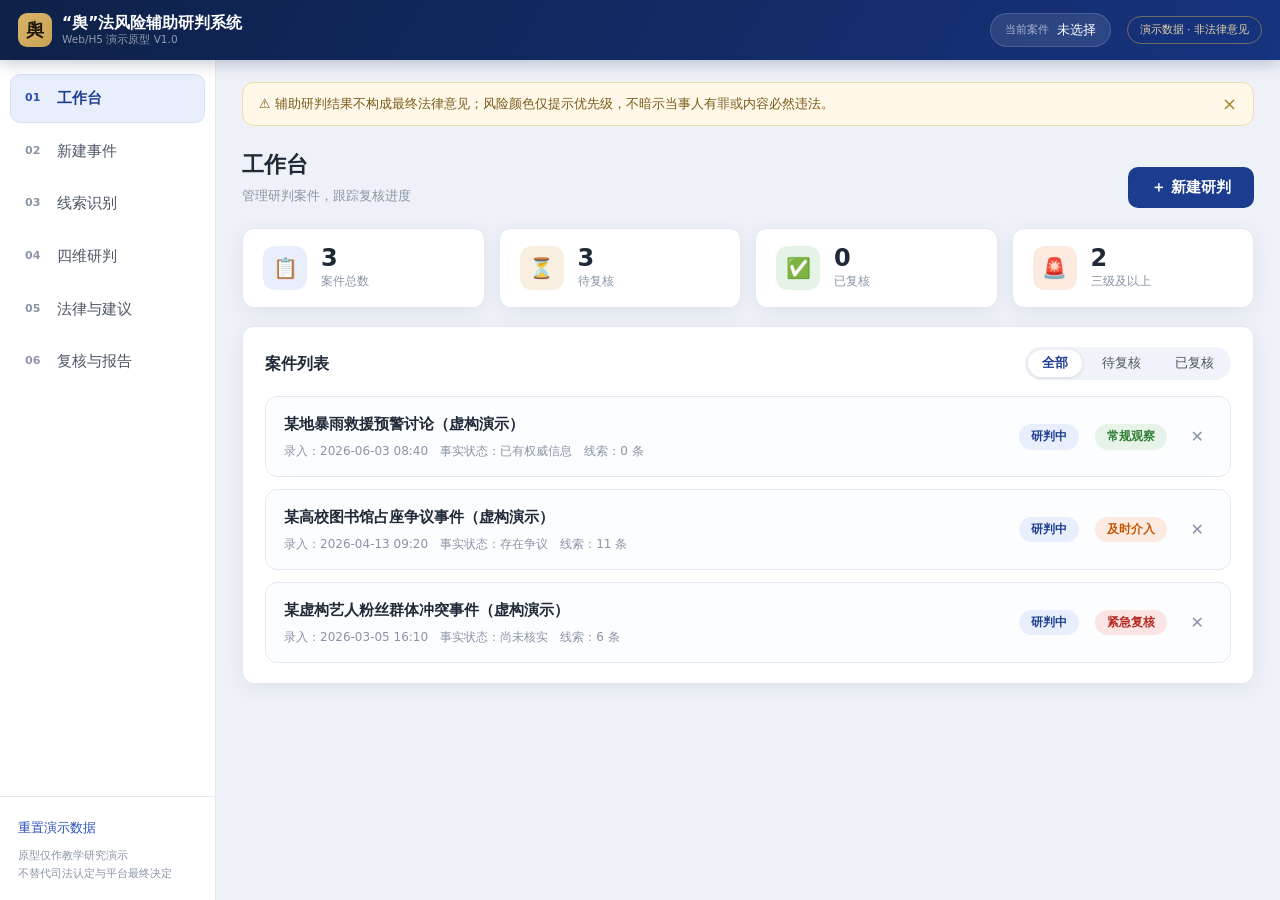
==== app.html @ 2caeaf16 "init: 「舆」法同行项目展示网站与辅助研判系统演示原型（响应式）" ====
<!DOCTYPE html>
<html lang="zh-CN">
<head>
<meta charset="UTF-8">
<meta name="viewport" content="width=device-width, initial-scale=1.0, viewport-fit=cover">
<meta name="description" content="“舆”法风险辅助研判系统 —— 面向事实未明型热点事件网络围攻的辅助研判 Web/H5 原型（教学演示）">
<title>“舆”法风险辅助研判系统 · 演示原型</title>
<link rel="icon" href="assets/favicon.svg" type="image/svg+xml">
<link rel="stylesheet" href="css/app.css">
</head>
<body>

<!-- ======= 顶栏 ======= -->
<header class="app-top">
  <div class="app-top-inner">
    <a class="app-brand" href="index.html" title="返回项目主页">
      <span class="brand-mark">舆</span>
      <span class="brand-txt">“舆”法风险辅助研判系统<small>Web/H5 演示原型 V1.0</small></span>
    </a>
    <div class="top-case" id="topCase">
      <span class="top-case-label">当前案件</span>
      <span class="top-case-name" id="topCaseName">未选择</span>
    </div>
    <div class="top-actions">
      <span class="demo-badge" title="系统输出均为演示数据，不构成法律意见">演示数据 · 非法律意见</span>
      <button class="icon-btn only-mobile" id="mNavBtn" aria-label="打开导航">☰</button>
    </div>
  </div>
  <div class="top-steps" id="topSteps"></div>
</header>

<!-- ======= 主体 ======= -->
<div class="app-body">
  <!-- 侧边导航 -->
  <aside class="app-side" id="appSide">
    <nav class="side-nav" id="sideNav">
      <a class="side-item active" data-view="dash"><i>01</i><span>工作台</span></a>
      <a class="side-item" data-view="event"><i>02</i><span>新建事件</span></a>
      <a class="side-item" data-view="clues"><i>03</i><span>线索识别</span></a>
      <a class="side-item" data-view="dims"><i>04</i><span>四维研判</span></a>
      <a class="side-item" data-view="legal"><i>05</i><span>法律与建议</span></a>
      <a class="side-item" data-view="report"><i>06</i><span>复核与报告</span></a>
    </nav>
    <div class="side-foot">
      <button class="btn-link" id="resetDemo">重置演示数据</button>
      <p>原型仅作教学研究演示<br>不替代司法认定与平台最终决定</p>
    </div>
  </aside>
  <div class="side-mask" id="sideMask"></div>

  <!-- 内容区 -->
  <main class="app-main" id="appMain">

    <!-- 免责提示 -->
    <div class="notice-bar" id="noticeBar">
      <span>⚠ 辅助研判结果不构成最终法律意见；风险颜色仅提示优先级，不暗示当事人有罪或内容必然违法。</span>
      <button id="noticeClose" aria-label="关闭">×</button>
    </div>

    <!-- ========== 01 工作台 ========== -->
    <section class="view active" id="view-dash">
      <div class="view-head">
        <div>
          <h1>工作台</h1>
          <p>管理研判案件，跟踪复核进度</p>
        </div>
        <button class="btn btn-primary" id="btnNewCase">＋ 新建研判</button>
      </div>
      <div class="stat-row" id="statRow"></div>
      <div class="panel">
        <div class="panel-head">
          <h2>案件列表</h2>
          <div class="filter-tabs" id="caseFilter">
            <button class="ftab active" data-f="all">全部</button>
            <button class="ftab" data-f="pending">待复核</button>
            <button class="ftab" data-f="done">已复核</button>
          </div>
        </div>
        <div class="case-list" id="caseList"></div>
      </div>
    </section>

    <!-- ========== 02 新建事件 ========== -->
    <section class="view" id="view-event">
      <div class="view-head">
        <div>
          <h1>事件录入</h1>
          <p>仅填写已知信息，注意区分事实与推测；建议使用中性描述，不预设责任结论</p>
        </div>
        <span class="req-note">* 为必填项</span>
      </div>
      <form class="panel form-panel" id="eventForm" novalidate>
        <div class="form-grid">
          <div class="field span-2">
            <label for="fName">事件名称 <b>*</b></label>
            <input id="fName" type="text" maxlength="60" placeholder="例：某高校图书馆占座争议事件（虚构演示）">
            <em class="f-err" data-for="fName">请填写事件名称</em>
          </div>
          <div class="field">
            <label for="fTime">事件发生/发现时间 <b>*</b></label>
            <input id="fTime" type="datetime-local">
            <em class="f-err" data-for="fTime">请选择时间</em>
          </div>
          <div class="field">
            <label for="fFact">当前事实状态 <b>*</b></label>
            <select id="fFact">
              <option value="">请选择…</option>
              <option>尚未核实</option>
              <option>部分核实</option>
              <option>已有权威信息</option>
              <option>存在争议</option>
            </select>
            <em class="f-err" data-for="fFact">请选择事实状态</em>
          </div>
          <div class="field span-2">
            <label for="fBg">事件背景 <b>*</b></label>
            <textarea id="fBg" rows="4" placeholder="仅填写已知信息，区分事实与推测；不支持的内容请写入“待核实问题”"></textarea>
            <em class="f-err" data-for="fBg">请填写事件背景</em>
          </div>
          <div class="field span-2">
            <label for="fText">待研判文本 <b>*</b> <span class="label-tip">粘贴公开文本或经脱敏的模拟文本</span></label>
            <textarea id="fText" rows="8" placeholder="粘贴需要研判的公开评论、帖子等文本…"></textarea>
            <em class="f-err" data-for="fText">请粘贴待研判文本</em>
          </div>
          <div class="field span-2">
            <label for="fSource">信息来源 <b>*</b> <span class="label-tip">网址 / 来源说明 / 材料名称；来源不代表其内容当然真实</span></label>
            <input id="fSource" type="text" placeholder="例：某公开社交平台截图（脱敏）/ 学校通报链接">
            <em class="f-err" data-for="fSource">请填写信息来源</em>
          </div>
          <div class="field">
            <label for="fMeasure">已有平台措施</label>
            <select id="fMeasure">
              <option value="未知">未知</option>
              <option>未处理</option>
              <option>已提示</option>
              <option>已审核</option>
              <option>已限制传播</option>
              <option>其他</option>
            </select>
          </div>
          <div class="field">
            <label for="fNotice">通知/投诉情况</label>
            <select id="fNotice">
              <option>未收到</option>
              <option>已收到</option>
              <option>情况不明</option>
            </select>
          </div>
          <div class="field span-2">
            <label for="fAttach">附件或证据说明</label>
            <input id="fAttach" type="text" placeholder="第一版仅记录文件名称或来源摘要">
          </div>
        </div>
        <div class="form-actions">
          <button type="button" class="btn btn-plain" id="btnSaveDraft">保存草稿</button>
          <button type="submit" class="btn btn-primary">保存并开始研判 →</button>
        </div>
      </form>
    </section>

    <!-- ========== 03 线索识别 ========== -->
    <section class="view" id="view-clues">
      <div class="view-head">
        <div>
          <h1>线索识别</h1>
          <p>规则匹配结果仅是线索而非结论，每条均可回溯原文，支持人工纠正</p>
        </div>
        <div class="head-badges">
          <span class="mbadge mb-machine">机器识别</span>
          <span class="mbadge mb-human">人工确认</span>
        </div>
      </div>
      <div class="panel">
        <div class="panel-head"><h2>原文标注</h2><span class="hint">高亮为命中的疑似风险片段</span></div>
        <div class="mark-text" id="markText"></div>
      </div>
      <div class="panel">
        <div class="panel-head"><h2>线索列表 <span class="count-chip" id="clueCount">0</span></h2><span class="hint">关键词命中只能作为线索，必须结合上下文判断</span></div>
        <div class="clue-list" id="clueList"></div>
      </div>
      <div class="step-actions">
        <button class="btn btn-plain" data-goto="event">← 返回修改事件</button>
        <button class="btn btn-primary" data-goto="dims">四维研判 →</button>
      </div>
    </section>

    <!-- ========== 04 四维研判 ========== -->
    <section class="view" id="view-dims">
      <div class="view-head">
        <div>
          <h1>四维研判</h1>
          <p>四个维度独立呈现，不合并为单一分数；人工可调整结论并留痕</p>
        </div>
        <span class="hint">所有调整将记录到复核记录</span>
      </div>
      <div class="dim-grid" id="dimGrid"></div>
      <div class="step-actions">
        <button class="btn btn-plain" data-goto="clues">← 线索识别</button>
        <button class="btn btn-primary" data-goto="legal">法律与建议 →</button>
      </div>
    </section>

    <!-- ========== 05 法律与建议 ========== -->
    <section class="view" id="view-legal">
      <div class="view-head">
        <div>
          <h1>法律与处置建议</h1>
          <p>条文来自可核验的规则库，点击可查看官方来源；系统不自动给出违法结论</p>
        </div>
      </div>
      <div class="panel">
        <div class="panel-head"><h2>可能相关的法律规范</h2><span class="hint">由命中的线索类别匹配</span></div>
        <div class="law-list" id="lawList"></div>
      </div>
      <div class="panel">
        <div class="panel-head"><h2>与本案件相关的适用提示</h2></div>
        <ul class="law-tips" id="lawTips"></ul>
      </div>
      <div class="step-actions">
        <button class="btn btn-plain" data-goto="dims">← 四维研判</button>
        <button class="btn btn-primary" data-goto="report">复核与报告 →</button>
      </div>
    </section>

    <!-- ========== 06 复核与报告 ========== -->
    <section class="view" id="view-report">
      <div class="view-head">
        <div>
          <h1>分级与人工复核</h1>
          <p>机器建议仅供参考，最终分级与结论由复核人确定并记录理由</p>
        </div>
      </div>
      <div class="panel">
        <div class="panel-head"><h2>风险分级</h2><span class="mbadge mb-machine">机器建议</span></div>
        <div class="grade-suggest" id="gradeSuggest"></div>
      </div>
      <div class="panel">
        <div class="panel-head"><h2>人工复核 <span class="mbadge mb-human">人工确认</span></h2></div>
        <form id="reviewForm" novalidate>
          <div class="form-grid">
            <div class="field">
              <label for="rReviewer">复核人 <b>*</b></label>
              <input id="rReviewer" type="text" placeholder="复核人姓名/工号">
              <em class="f-err" data-for="rReviewer">请填写复核人</em>
            </div>
            <div class="field">
              <label for="rDecision">复核结论</label>
              <select id="rDecision">
                <option value="confirm">确认机器建议</option>
                <option value="adjust">调整分级</option>
                <option value="reject">驳回重审</option>
              </select>
            </div>
            <div class="field" id="rGradeField" style="display:none">
              <label for="rGrade">调整后分级</label>
              <select id="rGrade">
                <option value="1">一级 · 常规观察</option>
                <option value="2">二级 · 重点关注</option>
                <option value="3">三级 · 及时介入</option>
                <option value="4">四级 · 紧急复核</option>
              </select>
            </div>
            <div class="field">
              <label for="rMeasures">建议措施</label>
              <select id="rMeasures">
                <option>保留正常讨论空间，持续观察</option>
                <option>加强人工审核，核实来源，提示信息不确定性</option>
                <option>优先人工复核，评估保护措施，保存必要证据</option>
                <option>升级处理：限制传播、留存证据、报告上级/法务</option>
                <option>其他（在理由中说明）</option>
              </select>
            </div>
            <div class="field span-2">
              <label for="rReason">复核理由 <b>*</b></label>
              <textarea id="rReason" rows="3" placeholder="结合线索、语境、证据与规范说明您的判断依据"></textarea>
              <em class="f-err" data-for="rReason">请填写复核理由</em>
            </div>
          </div>
          <div class="form-actions">
            <button type="submit" class="btn btn-primary">提交复核结论</button>
          </div>
        </form>
      </div>
      <div class="panel">
        <div class="panel-head"><h2>操作记录</h2><span class="hint">机器输出、人工调整与时间全程留痕</span></div>
        <ol class="record-list" id="recordList"></ol>
      </div>
      <div class="panel" id="reportPanel">
        <div class="panel-head">
          <h2>研判报告</h2>
          <div class="head-actions">
            <button class="btn btn-plain btn-sm" id="btnPrint">🖨 打印 / 导出 PDF</button>
          </div>
        </div>
        <div id="reportEmpty" class="empty-tip">提交人工复核结论后可生成报告</div>
        <div id="reportBody" class="report" style="display:none"></div>
      </div>
    </section>

  </main>
</div>

<script src="js/data.js"></script>
<script src="js/app.js"></script>
</body>
</html>
---- css/app.css ----
/* ============================================================
   “舆”法风险辅助研判系统 · 原型样式
   ============================================================ */
:root {
  --navy-900: #0E2148;
  --navy-700: #16337F;
  --navy-600: #1B3C8F;
  --navy-500: #2A50B8;
  --gold: #C9A253;
  --gold-soft: #E7D3A6;
  --bg: #EEF2F8;
  --surface: #FFFFFF;
  --ink: #1F2937;
  --ink-2: #4B5563;
  --ink-3: #8A94A6;
  --line: #E4E9F2;
  --risk-1: #2E7D32;
  --risk-2: #B26A00;
  --risk-3: #C75400;
  --risk-4: #B3261E;
  --r1-bg: #E7F3E8; --r2-bg: #F9EFE0; --r3-bg: #FCEAE0; --r4-bg: #FAE5E4;
  --radius: 12px;
  --shadow: 0 4px 18px rgba(14, 33, 72, .07);
  --shadow-lg: 0 14px 40px rgba(14, 33, 72, .14);
  --top-h: 60px;
}

* { margin: 0; padding: 0; box-sizing: border-box; }
html { -webkit-text-size-adjust: 100%; }
body {
  font-family: "PingFang SC", "Microsoft YaHei", "Source Han Sans SC", "Noto Sans SC", system-ui, -apple-system, "Segoe UI", sans-serif;
  background: var(--bg); color: var(--ink);
  line-height: 1.7; -webkit-font-smoothing: antialiased;
}
a { text-decoration: none; color: inherit; }
button { font-family: inherit; }
svg { display: block; }

/* ---------- 顶栏 ---------- */
.app-top {
  position: fixed; top: 0; left: 0; right: 0; z-index: 90;
  background: linear-gradient(120deg, var(--navy-900), var(--navy-700));
  color: #fff; box-shadow: 0 2px 16px rgba(14,33,72,.28);
}
.app-top-inner { display: flex; align-items: center; gap: 16px; height: var(--top-h); padding: 0 18px; }
.app-brand { display: flex; align-items: center; gap: 10px; flex-shrink: 0; }
.brand-mark {
  width: 34px; height: 34px; border-radius: 9px; flex-shrink: 0;
  background: linear-gradient(135deg, #D8B36A, var(--gold));
  color: #1E1608; font-size: 18px; font-weight: 700;
  display: flex; align-items: center; justify-content: center;
}
.brand-txt { font-size: 15.5px; font-weight: 700; line-height: 1.25; white-space: nowrap; }
.brand-txt small { display: block; font-size: 10.5px; font-weight: 400; color: rgba(255,255,255,.55); }
.top-case {
  margin-left: auto; display: flex; align-items: center; gap: 8px;
  background: rgba(255,255,255,.1); border: 1px solid rgba(255,255,255,.14);
  border-radius: 999px; padding: 5px 14px; max-width: 38vw; overflow: hidden;
}
.top-case-label { font-size: 11px; color: rgba(255,255,255,.6); flex-shrink: 0; }
.top-case-name { font-size: 12.5px; white-space: nowrap; overflow: hidden; text-overflow: ellipsis; }
.top-actions { display: flex; align-items: center; gap: 10px; }
.demo-badge {
  font-size: 11px; color: var(--gold-soft); border: 1px solid rgba(201,162,83,.5);
  padding: 4px 12px; border-radius: 999px; white-space: nowrap;
}
.icon-btn {
  background: rgba(255,255,255,.12); border: 1px solid rgba(255,255,255,.18); color: #fff;
  width: 36px; height: 36px; border-radius: 9px; font-size: 17px; cursor: pointer;
}
.top-steps { display: none; }

/* ---------- 布局 ---------- */
.app-body { display: flex; padding-top: var(--top-h); min-height: 100vh; }
.app-side {
  width: 216px; flex-shrink: 0; position: sticky; top: var(--top-h);
  height: calc(100vh - var(--top-h)); display: flex; flex-direction: column;
  background: var(--surface); border-right: 1px solid var(--line); z-index: 80;
}
.side-nav { padding: 14px 10px; display: grid; gap: 4px; overflow-y: auto; }
.side-item {
  display: flex; align-items: center; gap: 12px; padding: 11px 14px; border-radius: 10px;
  color: var(--ink-2); font-size: 14.5px; font-weight: 500; cursor: pointer;
  border: 1px solid transparent; transition: all .2s;
}
.side-item i { font-style: normal; font-size: 11px; font-weight: 700; color: var(--ink-3); width: 20px; }
.side-item:hover { background: #F2F5FB; color: var(--navy-600); }
.side-item.active { background: #E8EEFC; color: var(--navy-600); font-weight: 700; border-color: #D6E1F7; }
.side-item.active i { color: var(--navy-500); }
.side-foot { margin-top: auto; padding: 16px 18px; border-top: 1px solid var(--line); }
.side-foot p { font-size: 11px; color: var(--ink-3); line-height: 1.7; }
.btn-link { background: none; border: none; color: var(--navy-500); font-size: 12.5px; cursor: pointer; padding: 0 0 10px; }
.btn-link:hover { text-decoration: underline; }
.side-mask { display: none; }

.app-main { flex: 1; min-width: 0; padding: 22px 26px 60px; }

/* ---------- 免责提示 ---------- */
.notice-bar {
  display: flex; align-items: center; gap: 12px;
  background: #FFF8E9; border: 1px solid #EFDCAE; color: #7A5A17;
  border-radius: var(--radius); padding: 10px 16px; font-size: 13px; margin-bottom: 20px;
}
.notice-bar span { flex: 1; }
.notice-bar button { background: none; border: none; font-size: 18px; color: #A98530; cursor: pointer; line-height: 1; }

/* ---------- 视图 ---------- */
.view { display: none; animation: fadeIn .3s ease; }
.view.active { display: block; }
@keyframes fadeIn { from { opacity: 0; transform: translateY(8px); } to { opacity: 1; transform: none; } }
.view-head { display: flex; align-items: flex-end; justify-content: space-between; gap: 16px; margin-bottom: 20px; flex-wrap: wrap; }
.view-head h1 { font-size: 22px; }
.view-head p { font-size: 13px; color: var(--ink-3); margin-top: 2px; }
.hint { font-size: 12px; color: var(--ink-3); }
.req-note { font-size: 12px; color: var(--ink-3); }
.head-badges { display: flex; gap: 8px; }
.mbadge { font-size: 11.5px; padding: 4px 12px; border-radius: 999px; font-weight: 600; }
.mb-machine { background: #E8EEFC; color: var(--navy-600); }
.mb-human { background: #E5F2E6; color: var(--risk-1); }

/* ---------- 按钮 ---------- */
.btn {
  display: inline-flex; align-items: center; justify-content: center; gap: 6px;
  border-radius: 10px; border: 1.5px solid transparent; padding: 10px 22px;
  font-size: 14.5px; font-weight: 600; cursor: pointer; transition: all .2s; white-space: nowrap;
}
.btn-sm { padding: 7px 16px; font-size: 13px; }
.btn-primary { background: var(--navy-600); color: #fff; }
.btn-primary:hover { background: var(--navy-700); box-shadow: 0 6px 18px rgba(27,60,143,.3); }
.btn-plain { background: var(--surface); border-color: var(--line); color: var(--ink-2); }
.btn-plain:hover { border-color: var(--navy-500); color: var(--navy-600); }
.btn-gold { background: linear-gradient(135deg, #D8B36A, var(--gold)); color: #2B2007; }
.btn[disabled] { opacity: .5; cursor: not-allowed; }
.step-actions { display: flex; justify-content: space-between; gap: 12px; margin-top: 22px; flex-wrap: wrap; }

/* ---------- 面板 ---------- */
.panel {
  background: var(--surface); border: 1px solid var(--line); border-radius: var(--radius);
  box-shadow: var(--shadow); padding: 20px 22px; margin-bottom: 18px;
}
.panel-head {
  display: flex; align-items: center; justify-content: space-between; gap: 12px;
  margin-bottom: 16px; flex-wrap: wrap;
}
.panel-head h2 { font-size: 16px; display: flex; align-items: center; gap: 8px; }
.head-actions { display: flex; gap: 8px; }
.count-chip {
  font-size: 12px; background: #E8EEFC; color: var(--navy-600);
  border-radius: 999px; padding: 1px 10px; font-weight: 700;
}
.empty-tip { color: var(--ink-3); font-size: 14px; text-align: center; padding: 28px 0; }

/* ---------- 工作台 ---------- */
.stat-row { display: grid; grid-template-columns: repeat(4, 1fr); gap: 14px; margin-bottom: 18px; }
.stat-card {
  background: var(--surface); border: 1px solid var(--line); border-radius: var(--radius);
  box-shadow: var(--shadow); padding: 16px 20px; display: flex; align-items: center; gap: 14px;
}
.stat-ico { width: 44px; height: 44px; border-radius: 12px; display: flex; align-items: center; justify-content: center; font-size: 20px; }
.stat-num { font-size: 24px; font-weight: 800; line-height: 1.1; }
.stat-lab { font-size: 12px; color: var(--ink-3); }
.filter-tabs { display: flex; gap: 6px; background: #F0F3F9; border-radius: 999px; padding: 3px; }
.ftab { border: none; background: none; font-size: 12.5px; padding: 5px 14px; border-radius: 999px; cursor: pointer; color: var(--ink-2); }
.ftab.active { background: #fff; color: var(--navy-600); font-weight: 700; box-shadow: 0 1px 4px rgba(14,33,72,.12); }

.case-list { display: grid; gap: 12px; }
.case-item {
  display: flex; align-items: center; gap: 16px; padding: 15px 18px;
  border: 1px solid var(--line); border-radius: var(--radius); cursor: pointer;
  transition: all .2s; background: #FCFDFE;
}
.case-item:hover { border-color: var(--navy-500); box-shadow: var(--shadow); transform: translateY(-2px); }
.case-item.active { border-color: var(--navy-500); background: #F5F8FE; }
.case-info { flex: 1; min-width: 0; }
.case-info h3 { font-size: 15px; white-space: nowrap; overflow: hidden; text-overflow: ellipsis; }
.case-meta { font-size: 12px; color: var(--ink-3); margin-top: 3px; display: flex; gap: 12px; flex-wrap: wrap; }
.status-chip, .grade-chip {
  font-size: 11.5px; padding: 3px 12px; border-radius: 999px; font-weight: 600; flex-shrink: 0;
}
.st-draft { background: #F0F3F9; color: var(--ink-2); }
.st-progress { background: #E8EEFC; color: var(--navy-600); }
.st-done { background: #E5F2E6; color: var(--risk-1); }
.g1 { background: var(--r1-bg); color: var(--risk-1); }
.g2 { background: var(--r2-bg); color: var(--risk-2); }
.g3 { background: var(--r3-bg); color: var(--risk-3); }
.g4 { background: var(--r4-bg); color: var(--risk-4); }
.case-del {
  border: none; background: none; color: var(--ink-3); cursor: pointer; font-size: 16px;
  padding: 4px 8px; border-radius: 8px; flex-shrink: 0;
}
.case-del:hover { background: var(--r4-bg); color: var(--risk-4); }

/* ---------- 表单 ---------- */
.form-grid { display: grid; grid-template-columns: 1fr 1fr; gap: 16px 18px; }
.field { display: flex; flex-direction: column; gap: 6px; }
.field.span-2 { grid-column: span 2; }
.field label { font-size: 13.5px; font-weight: 600; color: var(--ink); }
.field label b { color: var(--risk-4); }
.label-tip { font-weight: 400; color: var(--ink-3); font-size: 12px; }
.field input, .field select, .field textarea {
  width: 100%; border: 1.5px solid var(--line); border-radius: 10px; padding: 10px 13px;
  font-size: 14px; font-family: inherit; color: var(--ink); background: #FCFDFE;
  transition: border-color .2s, box-shadow .2s; outline: none;
}
.field textarea { resize: vertical; min-height: 60px; }
.field input:focus, .field select:focus, .field textarea:focus {
  border-color: var(--navy-500); box-shadow: 0 0 0 3px rgba(42,80,184,.12); background: #fff;
}
.field.invalid input, .field.invalid select, .field.invalid textarea { border-color: var(--risk-4); }
.f-err { display: none; font-style: normal; font-size: 12px; color: var(--risk-4); }
.field.invalid .f-err { display: block; }
.form-actions { display: flex; justify-content: flex-end; gap: 12px; margin-top: 22px; }

/* ---------- 线索识别 ---------- */
.mark-text {
  font-size: 14.5px; line-height: 2.1; white-space: pre-wrap; word-break: break-word;
  background: #FCFDFE; border: 1px solid var(--line); border-radius: 10px; padding: 16px 18px;
  max-height: 340px; overflow-y: auto; color: var(--ink);
}
.mk { border-radius: 4px; padding: 1px 3px; border-bottom: 2px solid; cursor: pointer; }
.mk-c0 { background: #FCE9E7; border-color: var(--risk-4); }
.mk-c1 { background: #FCEAE0; border-color: var(--risk-3); }
.mk-c2 { background: #F9EFE0; border-color: var(--risk-2); }
.mk-c3 { background: #E8EEFC; border-color: var(--navy-500); }
.mk-c4 { background: #E5F2E6; border-color: var(--risk-1); }
.mk-removed { background: #F0F3F9 !important; border-bottom-style: dashed; text-decoration: line-through; color: var(--ink-3); }

.clue-list { display: grid; gap: 12px; }
.clue-item {
  border: 1px solid var(--line); border-left: 4px solid var(--ink-3);
  border-radius: 10px; padding: 13px 16px; background: #FCFDFE;
}
.clue-item.cl-c0 { border-left-color: var(--risk-4); }
.clue-item.cl-c1 { border-left-color: var(--risk-3); }
.clue-item.cl-c2 { border-left-color: var(--risk-2); }
.clue-item.cl-c3 { border-left-color: var(--navy-500); }
.clue-item.cl-c4 { border-left-color: var(--risk-1); }
.clue-item.rejected { opacity: .55; background: #F5F6F8; }
.clue-top { display: flex; align-items: center; gap: 10px; flex-wrap: wrap; margin-bottom: 6px; }
.clue-cat { font-size: 12px; font-weight: 700; padding: 2px 12px; border-radius: 999px; }
.cl-c0 .clue-cat { background: #FCE9E7; color: var(--risk-4); }
.cl-c1 .clue-cat { background: #FCEAE0; color: var(--risk-3); }
.cl-c2 .clue-cat { background: #F9EFE0; color: var(--risk-2); }
.cl-c3 .clue-cat { background: #E8EEFC; color: var(--navy-600); }
.cl-c4 .clue-cat { background: #E5F2E6; color: var(--risk-1); }
.clue-frag { font-size: 12px; color: var(--ink-3); overflow: hidden; text-overflow: ellipsis; white-space: nowrap; flex: 1; min-width: 140px; }
.clue-row { font-size: 13.5px; color: var(--ink-2); }
.clue-row b { color: var(--ink); font-weight: 600; }
.clue-verify { font-size: 12.5px; color: var(--risk-2); background: #FFF8E9; border-radius: 8px; padding: 6px 10px; margin-top: 8px; }
.clue-ops { display: flex; gap: 8px; margin-top: 10px; flex-wrap: wrap; }
.clue-ops .btn { padding: 4px 12px; font-size: 12px; border-radius: 8px; }
.src-chip { font-size: 10.5px; border: 1px solid var(--line); color: var(--ink-3); border-radius: 999px; padding: 1px 8px; }

/* ---------- 四维 ---------- */
.dim-grid { display: grid; grid-template-columns: 1fr 1fr; gap: 16px; }
.dim-box {
  background: var(--surface); border: 1px solid var(--line); border-top: 4px solid var(--navy-600);
  border-radius: var(--radius); box-shadow: var(--shadow); padding: 18px 20px;
}
.dim-box.d2 { border-top-color: var(--risk-2); }
.dim-box.d3 { border-top-color: var(--risk-3); }
.dim-box.d4 { border-top-color: var(--gold); }
.dim-box-head { display: flex; align-items: center; justify-content: space-between; gap: 10px; margin-bottom: 10px; flex-wrap: wrap; }
.dim-box-head h3 { font-size: 16px; }
.dim-status {
  font-size: 12px; font-weight: 700; padding: 3px 12px; border-radius: 999px;
}
.ds-ok { background: var(--r1-bg); color: var(--risk-1); }
.ds-mid { background: var(--r2-bg); color: var(--risk-2); }
.ds-high { background: var(--r3-bg); color: var(--risk-3); }
.ds-crit { background: var(--r4-bg); color: var(--risk-4); }
.dim-obs { font-size: 13px; color: var(--ink-2); margin-bottom: 10px; }
.dim-obs b { color: var(--ink); }
.dim-reason { font-size: 13px; color: var(--ink-2); background: #F6F8FC; border-radius: 8px; padding: 8px 12px; margin-bottom: 10px; }
.dim-todo { font-size: 12.5px; color: var(--ink-3); }
.dim-todo b { color: var(--risk-2); font-weight: 600; }
.dim-adjust { margin-top: 12px; padding-top: 12px; border-top: 1px dashed var(--line); display: flex; align-items: center; gap: 10px; flex-wrap: wrap; }
.dim-adjust label { font-size: 12.5px; color: var(--ink-3); }
.dim-adjust select {
  flex: 1; min-width: 130px; border: 1.5px solid var(--line); border-radius: 8px;
  padding: 6px 10px; font-size: 13px; font-family: inherit; background: #fff; outline: none;
}
.dim-adjust select:focus { border-color: var(--navy-500); }
.dim-note-mini { font-size: 11.5px; color: var(--ink-3); margin-top: 8px; font-style: italic; }

/* ---------- 法律 ---------- */
.law-list { display: grid; gap: 12px; }
.law-item {
  border: 1px solid var(--line); border-radius: 10px; padding: 14px 18px; background: #FCFDFE;
  transition: border-color .2s;
}
.law-item:hover { border-color: var(--gold); }
.law-item-top { display: flex; align-items: center; gap: 10px; flex-wrap: wrap; margin-bottom: 6px; }
.law-item-top h3 { font-size: 14.5px; flex: 1; min-width: 200px; }
.law-tag { font-size: 11px; background: #F7EEDB; color: #8A6A2E; border-radius: 999px; padding: 2px 10px; font-weight: 600; }
.law-item p { font-size: 13px; color: var(--ink-2); }
.law-item p b { color: var(--ink); }
.law-link { font-size: 12.5px; color: var(--navy-500); display: inline-flex; align-items: center; gap: 4px; margin-top: 6px; }
.law-link:hover { text-decoration: underline; }
.law-tips { display: grid; gap: 10px; }
.law-tips li {
  font-size: 13.5px; color: var(--ink-2); background: #F6F8FC; border-radius: 10px;
  padding: 10px 14px; list-style: none; position: relative; padding-left: 30px;
}
.law-tips li::before { content: "§"; position: absolute; left: 12px; top: 8px; color: var(--gold); font-weight: 700; }
.law-tips li b { color: var(--ink); }

/* ---------- 分级 ---------- */
.grade-suggest { display: flex; align-items: center; gap: 18px; flex-wrap: wrap; }
.grade-big {
  width: 86px; height: 86px; border-radius: 20px; color: #fff; flex-shrink: 0;
  display: flex; flex-direction: column; align-items: center; justify-content: center; line-height: 1.2;
}
.grade-big b { font-size: 26px; }
.grade-big span { font-size: 11px; opacity: .85; }
.grade-desc { flex: 1; min-width: 240px; }
.grade-desc h3 { font-size: 17px; margin-bottom: 4px; }
.grade-desc p { font-size: 13.5px; color: var(--ink-2); }
.grade-warn { width: 100%; font-size: 12px; color: var(--risk-2); background: #FFF8E9; border-radius: 8px; padding: 7px 12px; }

/* ---------- 记录 ---------- */
.record-list { list-style: none; display: grid; gap: 0; position: relative; }
.record-item { display: flex; gap: 14px; position: relative; padding-bottom: 18px; }
.record-item::before {
  content: ""; position: absolute; left: 5px; top: 18px; bottom: 0; width: 2px; background: var(--line);
}
.record-item:last-child::before { display: none; }
.record-dot { width: 12px; height: 12px; border-radius: 50%; background: var(--navy-500); flex-shrink: 0; margin-top: 5px; position: relative; z-index: 1; }
.record-item.rec-human .record-dot { background: var(--risk-1); }
.record-item.rec-final .record-dot { background: var(--gold); }
.record-body { flex: 1; }
.record-body h4 { font-size: 13.5px; display: flex; align-items: center; gap: 8px; flex-wrap: wrap; }
.record-body p { font-size: 12.5px; color: var(--ink-2); margin-top: 2px; }
.record-time { font-size: 11px; color: var(--ink-3); }

/* ---------- 报告 ---------- */
.report { border: 1px solid var(--line); border-radius: 10px; padding: 26px 28px; background: #fff; }
.report h2 { font-size: 19px; text-align: center; letter-spacing: 2px; }
.report .rp-sub { text-align: center; font-size: 12px; color: var(--ink-3); margin: 6px 0 18px; }
.rp-meta { display: grid; grid-template-columns: 1fr 1fr; gap: 6px 24px; font-size: 13px; margin-bottom: 16px; }
.rp-meta div b { color: var(--ink-3); font-weight: 400; margin-right: 6px; }
.rp-sec { margin-top: 18px; }
.rp-sec h3 { font-size: 14.5px; border-left: 4px solid var(--navy-600); padding-left: 10px; margin-bottom: 10px; }
.rp-sec p, .rp-sec li { font-size: 13px; color: var(--ink-2); }
.rp-sec ul { padding-left: 20px; list-style: disc; }
.rp-table { width: 100%; border-collapse: collapse; font-size: 12.5px; }
.rp-table th, .rp-table td { border: 1px solid var(--line); padding: 7px 10px; text-align: left; vertical-align: top; }
.rp-table th { background: #F6F8FC; font-weight: 600; white-space: nowrap; }
.rp-disclaim {
  margin-top: 20px; font-size: 12px; color: var(--ink-3); border-top: 1px dashed var(--line);
  padding-top: 14px; line-height: 1.8;
}

/* ---------- 移动端导航 ---------- */
.only-mobile { display: none; }

/* ---------- 打印 ---------- */
@media print {
  @page { margin: 14mm; }
  body { background: #fff; }
  .app-top, .app-side, .side-mask, .notice-bar, .view-head, .step-actions,
  .panel-head .head-actions, #gradeSuggest, #reviewForm, #recordList, .panel:has(#recordList),
  .panel:has(#reviewForm), .panel:has(#gradeSuggest), .notice-bar, .only-print-hide { display: none !important; }
  .app-body { display: block; padding: 0; }
  .app-main { padding: 0; }
  .view { display: none !important; }
  .view.active { display: block !important; }
  .panel { box-shadow: none; border: none; padding: 0; margin: 0; }
  .panel-head { display: none; }
  #reportEmpty { display: none; }
  #reportBody { display: block !important; }
  .report { border: none; padding: 0; }
}

/* ---------- 响应式 ---------- */
@media (max-width: 1080px) {
  .stat-row { grid-template-columns: repeat(2, 1fr); }
  .dim-grid { grid-template-columns: 1fr; }
}
@media (max-width: 860px) {
  .only-mobile { display: flex; }
  .demo-badge { display: none; }
  .top-case { max-width: 34vw; }
  .brand-txt { display: none; }

  .app-side {
    position: fixed; left: 0; top: var(--top-h); bottom: 0;
    transform: translateX(-105%); transition: transform .3s ease; box-shadow: var(--shadow-lg);
  }
  .app-side.open { transform: none; }
  .side-mask {
    display: block; position: fixed; inset: var(--top-h) 0 0 0; background: rgba(14,33,72,.45);
    opacity: 0; pointer-events: none; transition: opacity .3s; z-index: 75;
  }
  .side-mask.show { opacity: 1; pointer-events: auto; }
  .app-main { padding: 16px 14px 60px; }

  .top-steps {
    display: flex; gap: 6px; overflow-x: auto; padding: 8px 14px;
    background: rgba(255,255,255,.06); border-top: 1px solid rgba(255,255,255,.1);
    scrollbar-width: none;
  }
  .top-steps::-webkit-scrollbar { display: none; }
  .tstep {
    flex-shrink: 0; font-size: 12px; color: rgba(255,255,255,.75);
    border: 1px solid rgba(255,255,255,.2); border-radius: 999px; padding: 4px 13px;
    cursor: pointer; white-space: nowrap;
  }
  .tstep.active { background: rgba(255,255,255,.92); color: var(--navy-700); font-weight: 700; border-color: transparent; }

  .form-grid { grid-template-columns: 1fr; }
  .field.span-2 { grid-column: span 1; }
  .panel { padding: 16px 15px; }
  .rp-meta { grid-template-columns: 1fr; }
  .report { padding: 18px 16px; }
  .case-item { flex-wrap: wrap; }
  .case-info { flex-basis: 100%; }
}
@media (max-width: 480px) {
  .stat-row { grid-template-columns: 1fr 1fr; gap: 10px; }
  .stat-card { padding: 12px 14px; }
  .stat-num { font-size: 20px; }
  .view-head h1 { font-size: 19px; }
  .form-actions { flex-direction: column-reverse; }
  .form-actions .btn { width: 100%; }
  .step-actions .btn { flex: 1; }
}
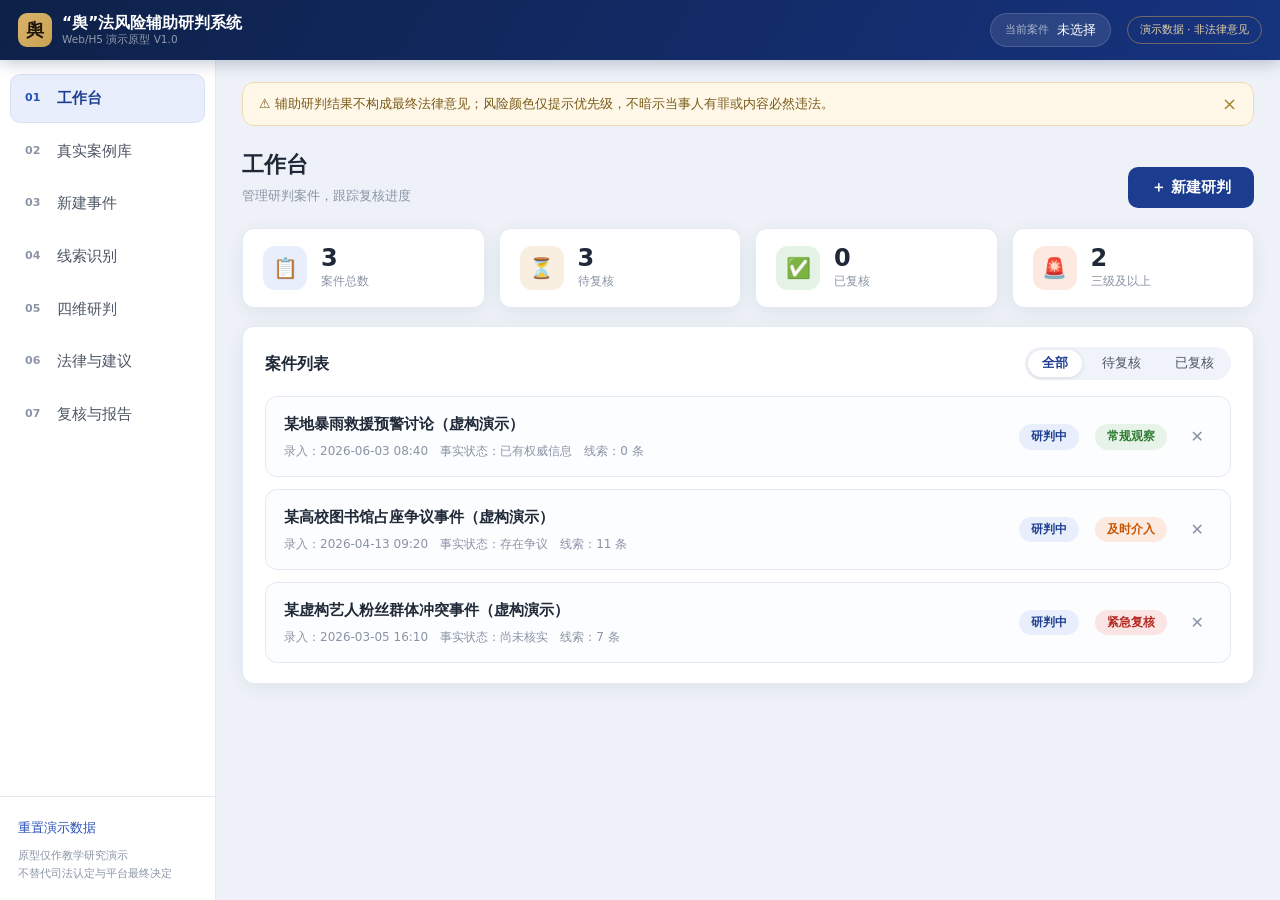
==== commit f2dc5d63: "新增真实案例库：郑灵华、刘学州、杭州取快递女子等6案与配套模拟评论样本" ====
--- a/app.html
+++ b/app.html
@@ -35,11 +35,12 @@
   <aside class="app-side" id="appSide">
     <nav class="side-nav" id="sideNav">
       <a class="side-item active" data-view="dash"><i>01</i><span>工作台</span></a>
-      <a class="side-item" data-view="event"><i>02</i><span>新建事件</span></a>
-      <a class="side-item" data-view="clues"><i>03</i><span>线索识别</span></a>
-      <a class="side-item" data-view="dims"><i>04</i><span>四维研判</span></a>
-      <a class="side-item" data-view="legal"><i>05</i><span>法律与建议</span></a>
-      <a class="side-item" data-view="report"><i>06</i><span>复核与报告</span></a>
+      <a class="side-item" data-view="cases"><i>02</i><span>真实案例库</span></a>
+      <a class="side-item" data-view="event"><i>03</i><span>新建事件</span></a>
+      <a class="side-item" data-view="clues"><i>04</i><span>线索识别</span></a>
+      <a class="side-item" data-view="dims"><i>05</i><span>四维研判</span></a>
+      <a class="side-item" data-view="legal"><i>06</i><span>法律与建议</span></a>
+      <a class="side-item" data-view="report"><i>07</i><span>复核与报告</span></a>
     </nav>
     <div class="side-foot">
       <button class="btn-link" id="resetDemo">重置演示数据</button>
@@ -80,7 +81,25 @@
       </div>
     </section>
 
-    <!-- ========== 02 新建事件 ========== -->
+    <!-- ========== 02 真实案例库 ========== -->
+    <section class="view" id="view-cases">
+      <div class="view-head">
+        <div>
+          <h1>真实案例库</h1>
+          <p>依据权威公开报道与司法案例整理；评论样本为归纳模拟，非逐字引用</p>
+        </div>
+        <span class="hint">6 个案例 · 可一键载入研判</span>
+      </div>
+      <div class="notice-bar" style="margin-bottom:18px">
+        <span>📚 案例事实部分来自公开报道与司法文书摘要；待研判文本为“据公开报道归纳的模拟样本”，人物信息已模糊化，仅用于教学演示，避免对当事人造成二次伤害。</span>
+      </div>
+      <div class="case-lib" id="caseLib"></div>
+      <div class="step-actions">
+        <button class="btn btn-plain" data-goto="dash">← 返回工作台</button>
+      </div>
+    </section>
+
+    <!-- ========== 03 新建事件 ========== -->
     <section class="view" id="view-event">
       <div class="view-head">
         <div>
@@ -172,6 +191,7 @@
       </div>
       <div class="panel">
         <div class="panel-head"><h2>原文标注</h2><span class="hint">高亮为命中的疑似风险片段</span></div>
+        <div class="note-inline" id="clueNote" style="display:none"></div>
         <div class="mark-text" id="markText"></div>
       </div>
       <div class="panel">
--- a/css/app.css
+++ b/css/app.css
@@ -190,6 +190,44 @@
 }
 .case-del:hover { background: var(--r4-bg); color: var(--risk-4); }
 
+/* ---------- 真实案例库 ---------- */
+.case-lib { display: grid; gap: 16px; }
+.lib-card {
+  background: var(--surface); border: 1px solid var(--line); border-left: 4px solid var(--gold);
+  border-radius: var(--radius); box-shadow: var(--shadow); padding: 20px 22px;
+  transition: box-shadow .2s, transform .2s;
+}
+.lib-card:hover { box-shadow: var(--shadow-lg); transform: translateY(-2px); }
+.lib-head { display: flex; align-items: baseline; justify-content: space-between; gap: 14px; flex-wrap: wrap; margin-bottom: 8px; }
+.lib-head h3 { font-size: 17px; }
+.lib-time { font-size: 12px; color: var(--ink-3); white-space: nowrap; }
+.lib-chips { display: flex; gap: 8px; flex-wrap: wrap; margin-bottom: 12px; }
+.lib-fact { font-size: 11.5px; background: #F0F3F9; color: var(--ink-2); border-radius: 999px; padding: 2px 11px; }
+.lib-bg { font-size: 13.5px; color: var(--ink-2); line-height: 1.9; margin-bottom: 14px; }
+.lib-sec { margin-bottom: 10px; }
+.lib-sec > b { display: block; font-size: 12.5px; color: var(--ink-3); font-weight: 600; margin-bottom: 5px; }
+.lib-sec > p { font-size: 13px; color: var(--ink-2); }
+.q-list { display: flex; gap: 7px; flex-wrap: wrap; }
+.q-chip {
+  font-size: 12px; background: var(--r4-bg); color: var(--risk-4);
+  border-radius: 6px; padding: 2px 10px; border: 1px solid #F2D3D1;
+}
+.lib-refs { display: flex; gap: 14px; flex-wrap: wrap; margin: 12px 0 4px; }
+.lib-refs .law-link { margin-top: 0; font-size: 12px; }
+.lib-actions { display: flex; gap: 10px; flex-wrap: wrap; margin-top: 12px; padding-top: 12px; border-top: 1px dashed var(--line); }
+.lib-preview { display: none; margin-top: 12px; }
+.lib-preview.open { display: block; }
+.pv-note { font-size: 12px; color: var(--risk-2); background: #FFF8E9; border-radius: 8px; padding: 7px 12px; margin-bottom: 8px; }
+.pv-text {
+  font-family: inherit; font-size: 13px; line-height: 2; color: var(--ink-2);
+  background: #FCFDFE; border: 1px solid var(--line); border-radius: 8px;
+  padding: 12px 14px; white-space: pre-wrap; word-break: break-word; margin: 0;
+}
+.note-inline {
+  font-size: 12.5px; color: var(--risk-2); background: #FFF8E9;
+  border: 1px solid #EFDCAE; border-radius: 8px; padding: 8px 12px; margin-bottom: 12px;
+}
+
 /* ---------- 表单 ---------- */
 .form-grid { display: grid; grid-template-columns: 1fr 1fr; gap: 16px 18px; }
 .field { display: flex; flex-direction: column; gap: 6px; }
